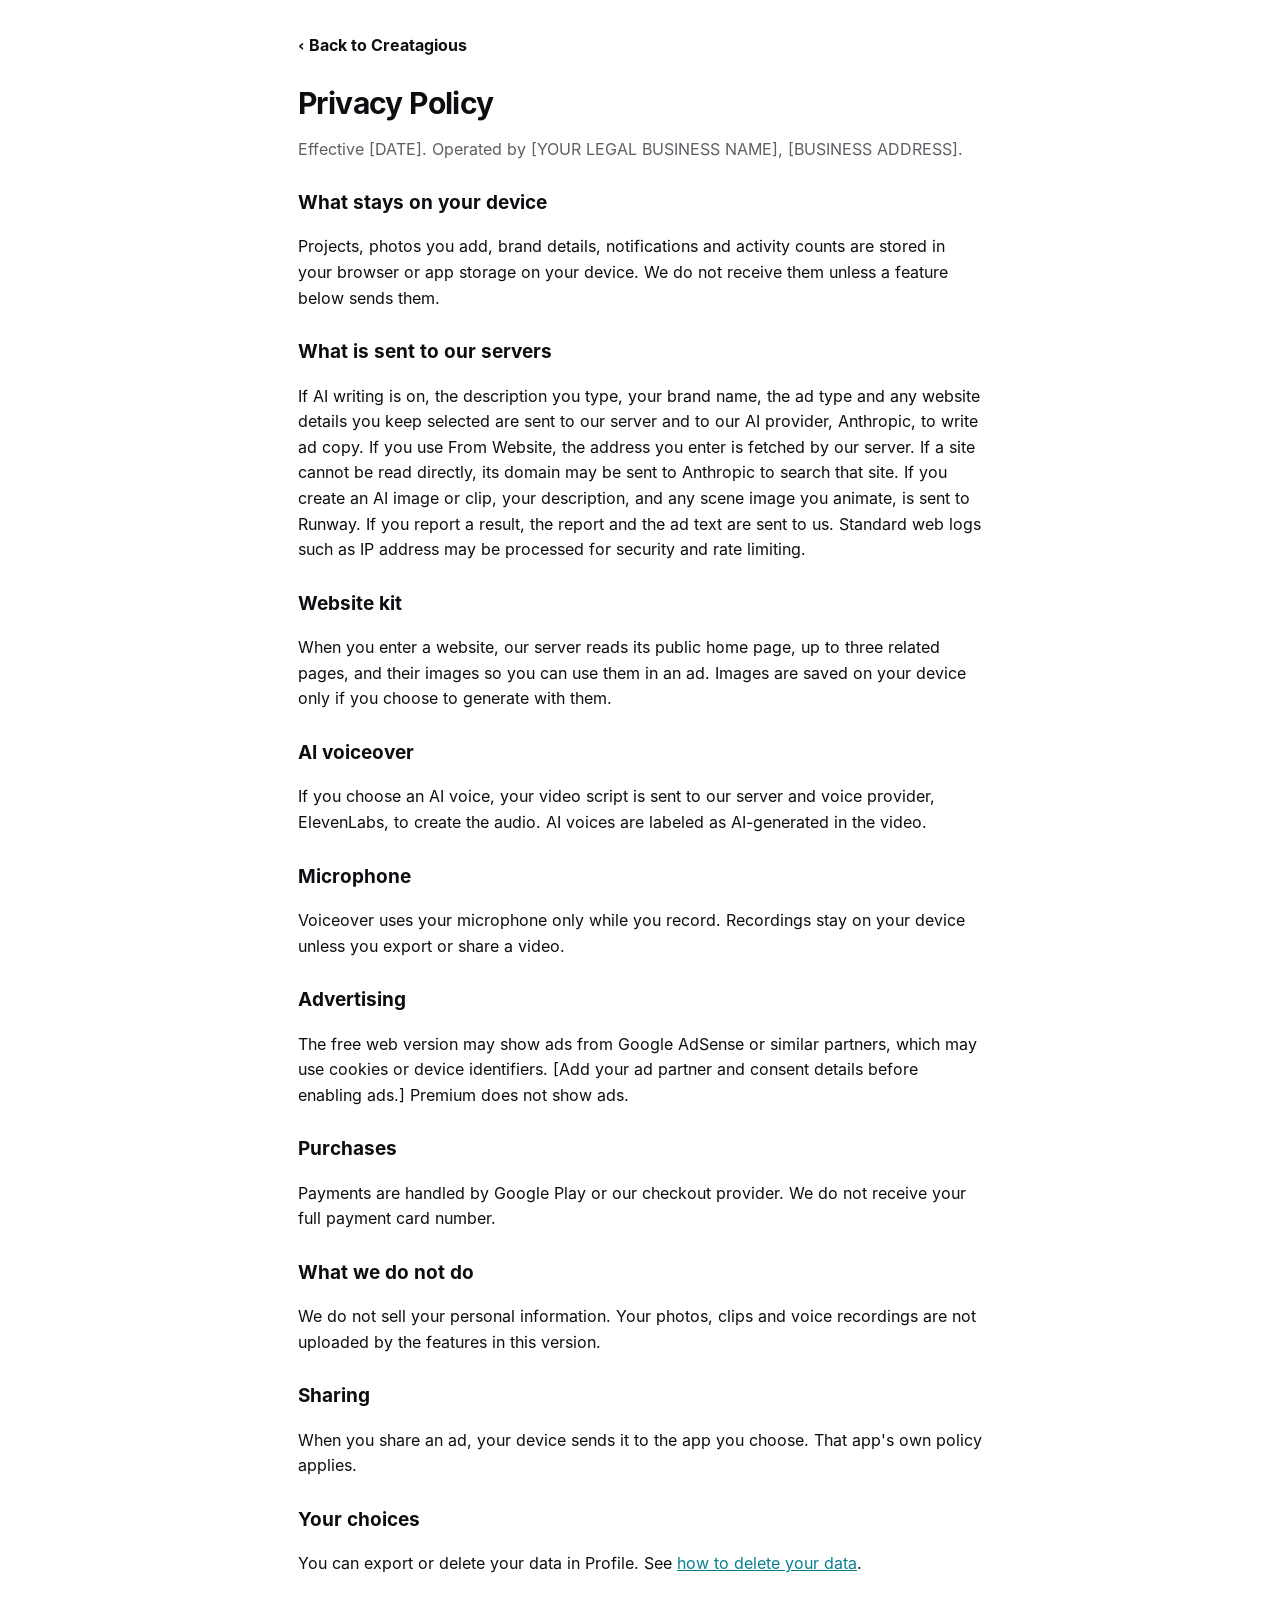
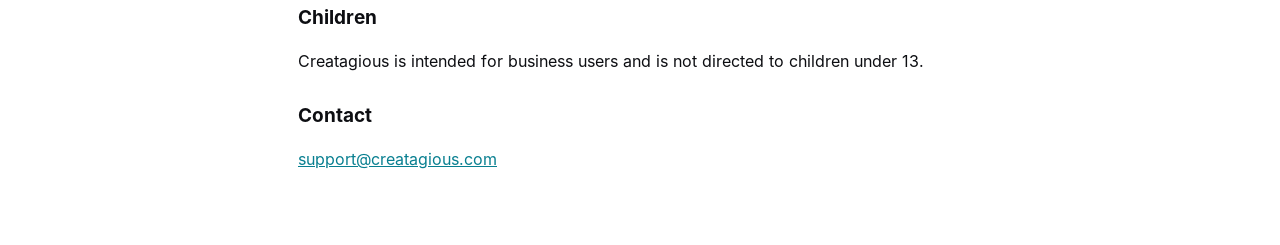
==== privacy.html @ 012571a1 "Creatagious 2.6.0: AI ad creation PWA with Premium scheduling Includes Claude, Runway and ElevenLabs" ====
<!doctype html><html lang="en"><head><meta charset="utf-8"><meta name="viewport" content="width=device-width,initial-scale=1"><title>Privacy Policy | Creatagious</title><meta name="theme-color" content="#ffffff"><link rel="icon" href="assets/icons/favicon.png"><script>(function(){var t;try{t=localStorage.getItem("theme")}catch(e){}if(t==="dark"||((!t||t==="system")&&matchMedia("(prefers-color-scheme: dark)").matches))document.documentElement.dataset.theme="dark"})();</script><link rel="stylesheet" href="css/pages.css"></head><body><main><a class="back" href="index.html">‹ Back to Creatagious</a><h1>Privacy Policy</h1>
<!-- EDIT: replace every bracketed item and have counsel review before publishing. -->
<p class="muted">Effective [DATE]. Operated by [YOUR LEGAL BUSINESS NAME], [BUSINESS ADDRESS].</p>
<h2>What stays on your device</h2><p>Projects, photos you add, brand details, notifications and activity counts are stored in your browser or app storage on your device. We do not receive them unless a feature below sends them.</p>
<h2>What is sent to our servers</h2><p>If AI writing is on, the description you type, your brand name, the ad type and any website details you keep selected are sent to our server and to our AI provider, Anthropic, to write ad copy. If you use From Website, the address you enter is fetched by our server. If a site cannot be read directly, its domain may be sent to Anthropic to search that site. If you create an AI image or clip, your description, and any scene image you animate, is sent to Runway. If you report a result, the report and the ad text are sent to us. Standard web logs such as IP address may be processed for security and rate limiting.</p>
<h2>Website kit</h2><p>When you enter a website, our server reads its public home page, up to three related pages, and their images so you can use them in an ad. Images are saved on your device only if you choose to generate with them.</p><h2>AI voiceover</h2><p>If you choose an AI voice, your video script is sent to our server and voice provider, ElevenLabs, to create the audio. AI voices are labeled as AI-generated in the video.</p><h2>Microphone</h2><p>Voiceover uses your microphone only while you record. Recordings stay on your device unless you export or share a video.</p><h2>Advertising</h2><p>The free web version may show ads from Google AdSense or similar partners, which may use cookies or device identifiers. [Add your ad partner and consent details before enabling ads.] Premium does not show ads.</p><h2>Purchases</h2><p>Payments are handled by Google Play or our checkout provider. We do not receive your full payment card number.</p><h2>What we do not do</h2><p>We do not sell your personal information. Your photos, clips and voice recordings are not uploaded by the features in this version.</p>
<h2>Sharing</h2><p>When you share an ad, your device sends it to the app you choose. That app&#39;s own policy applies.</p>
<h2>Your choices</h2><p>You can export or delete your data in Profile. See <a href="delete-account.html">how to delete your data</a>.</p>
<h2>Children</h2><p>Creatagious is intended for business users and is not directed to children under 13.</p>
<h2>Contact</h2><p><a href="mailto:support@creatagious.com">support@creatagious.com</a></p>
</main></body></html>
---- css/pages.css ----
@font-face{font-family:Inter;src:url(../assets/fonts/inter-Regular.woff) format("woff");font-weight:400;font-display:swap}
@font-face{font-family:Inter;src:url(../assets/fonts/inter-Bold.woff) format("woff");font-weight:700;font-display:swap}
*{box-sizing:border-box}body{margin:0;background:#fff;color:#0D0E12;font:400 16px/1.6 Inter,system-ui,sans-serif}
main{max-width:720px;margin:0 auto;padding:24px 18px 56px}h1{font-size:30px;line-height:1.15;letter-spacing:-.02em;margin:18px 0 6px}h2{font-size:19px;margin:26px 0 4px}
a{color:#087F90}.back{display:inline-flex;align-items:center;min-height:44px;font-weight:700;text-decoration:none;color:#0D0E12}.muted{color:#5D5E64}
.btn{display:inline-flex;align-items:center;min-height:46px;padding:0 18px;border-radius:14px;background:#18D4E8;color:#0D0E12;font-weight:700;text-decoration:none}
html[data-theme=dark] body{background:#0B1015;color:#F1F5F7}html[data-theme=dark] .back{color:#F1F5F7}html[data-theme=dark] .muted{color:#9EABB4}html[data-theme=dark] a{color:#6EEBF8}html[data-theme=dark] .btn{color:#04181D}
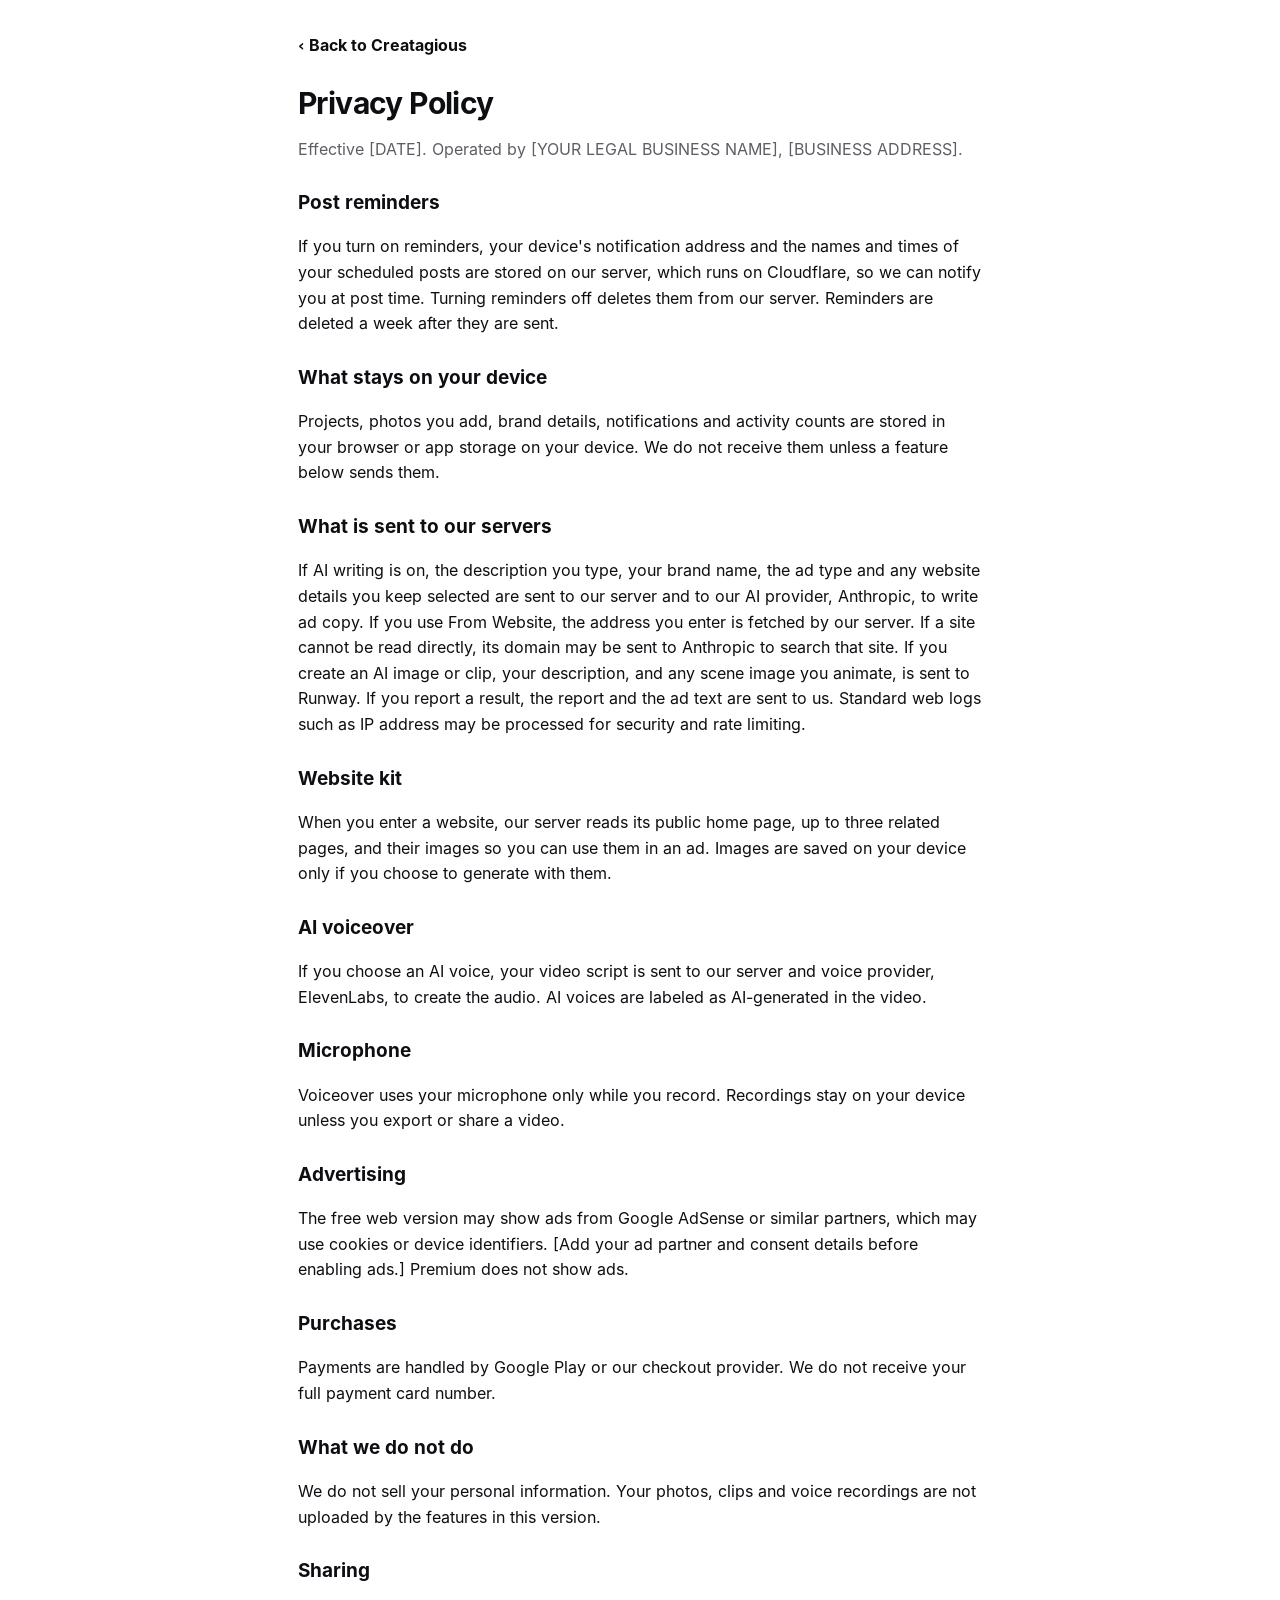
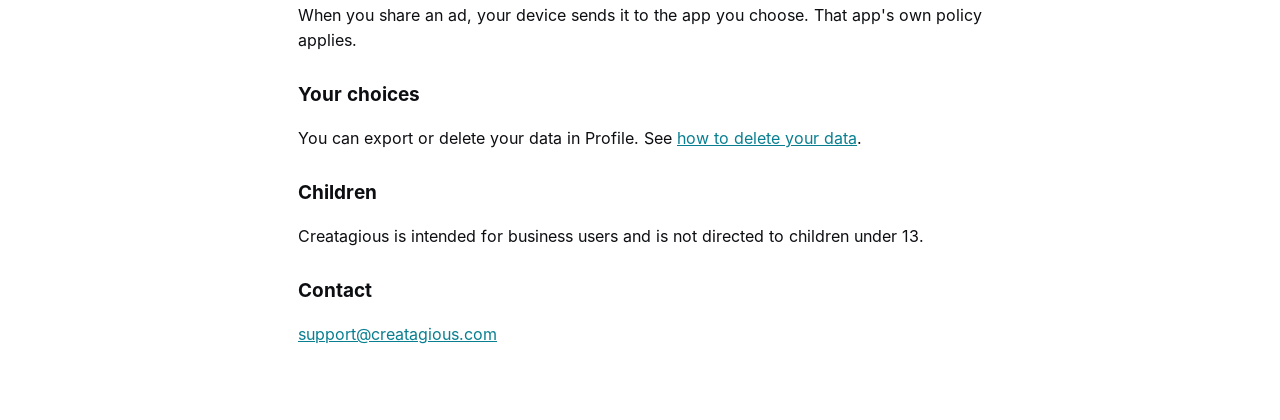
==== commit 55647f0e: "Move everything to Cloudflare and add push reminders - Replace the PHP server with a Cloudflare Work" ====
--- a/privacy.html
+++ b/privacy.html
@@ -1,7 +1,7 @@
 <!doctype html><html lang="en"><head><meta charset="utf-8"><meta name="viewport" content="width=device-width,initial-scale=1"><title>Privacy Policy | Creatagious</title><meta name="theme-color" content="#ffffff"><link rel="icon" href="assets/icons/favicon.png"><script>(function(){var t;try{t=localStorage.getItem("theme")}catch(e){}if(t==="dark"||((!t||t==="system")&&matchMedia("(prefers-color-scheme: dark)").matches))document.documentElement.dataset.theme="dark"})();</script><link rel="stylesheet" href="css/pages.css"></head><body><main><a class="back" href="index.html">‹ Back to Creatagious</a><h1>Privacy Policy</h1>
 <!-- EDIT: replace every bracketed item and have counsel review before publishing. -->
 <p class="muted">Effective [DATE]. Operated by [YOUR LEGAL BUSINESS NAME], [BUSINESS ADDRESS].</p>
-<h2>What stays on your device</h2><p>Projects, photos you add, brand details, notifications and activity counts are stored in your browser or app storage on your device. We do not receive them unless a feature below sends them.</p>
+<h2>Post reminders</h2><p>If you turn on reminders, your device's notification address and the names and times of your scheduled posts are stored on our server, which runs on Cloudflare, so we can notify you at post time. Turning reminders off deletes them from our server. Reminders are deleted a week after they are sent.</p><h2>What stays on your device</h2><p>Projects, photos you add, brand details, notifications and activity counts are stored in your browser or app storage on your device. We do not receive them unless a feature below sends them.</p>
 <h2>What is sent to our servers</h2><p>If AI writing is on, the description you type, your brand name, the ad type and any website details you keep selected are sent to our server and to our AI provider, Anthropic, to write ad copy. If you use From Website, the address you enter is fetched by our server. If a site cannot be read directly, its domain may be sent to Anthropic to search that site. If you create an AI image or clip, your description, and any scene image you animate, is sent to Runway. If you report a result, the report and the ad text are sent to us. Standard web logs such as IP address may be processed for security and rate limiting.</p>
 <h2>Website kit</h2><p>When you enter a website, our server reads its public home page, up to three related pages, and their images so you can use them in an ad. Images are saved on your device only if you choose to generate with them.</p><h2>AI voiceover</h2><p>If you choose an AI voice, your video script is sent to our server and voice provider, ElevenLabs, to create the audio. AI voices are labeled as AI-generated in the video.</p><h2>Microphone</h2><p>Voiceover uses your microphone only while you record. Recordings stay on your device unless you export or share a video.</p><h2>Advertising</h2><p>The free web version may show ads from Google AdSense or similar partners, which may use cookies or device identifiers. [Add your ad partner and consent details before enabling ads.] Premium does not show ads.</p><h2>Purchases</h2><p>Payments are handled by Google Play or our checkout provider. We do not receive your full payment card number.</p><h2>What we do not do</h2><p>We do not sell your personal information. Your photos, clips and voice recordings are not uploaded by the features in this version.</p>
 <h2>Sharing</h2><p>When you share an ad, your device sends it to the app you choose. That app&#39;s own policy applies.</p>
